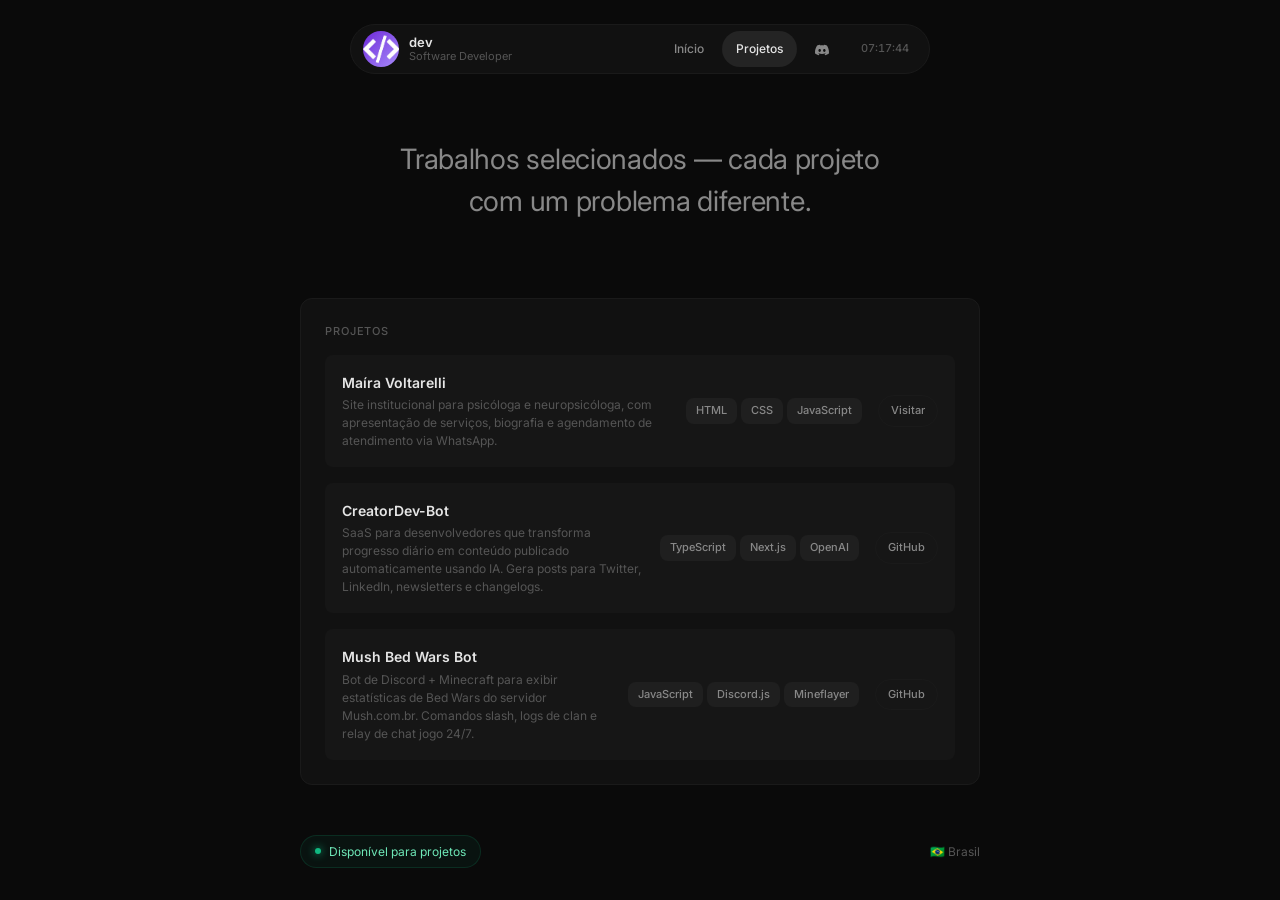
==== projects.html @ 5666a7aa "Add files via upload" ====
<!DOCTYPE html>
<html lang="pt-BR">
<head>
    <meta charset="UTF-8">
    <meta name="viewport" content="width=device-width, initial-scale=1.0">
    <meta name="description" content="Software Developer — Projetos">
    <meta name="author" content="Software Developer">
    <title>Projetos | Px</title>
    <link rel="preconnect" href="https://fonts.googleapis.com">
    <link rel="preconnect" href="https://fonts.gstatic.com" crossorigin>
    <link href="https://fonts.googleapis.com/css2?family=Inter:wght@300;400;500;600&display=swap" rel="stylesheet">
    <link rel="stylesheet" href="styles.css">
</head>
<body>
    <!-- Header -->
    <header class="header">
        <div class="header-left">
            <div class="avatar">
                <img id="avatarImg" src="fotos/ChatGPT_Image_13_de_mai._de_2026__22_15_35-removebg-preview.png" alt="Avatar">
            </div>
            <div class="header-info">
                <span class="header-name" id="discordName">dev</span>
                <span class="header-role">Software Developer</span>
            </div>
        </div>
        <nav class="header-nav">
            <a href="index.html" class="nav-pill">Início</a>
            <a href="projects.html" class="nav-pill active">Projetos</a>
            <a href="https://discord.gg/S3mpvkFUbD" target="_blank" rel="noopener noreferrer" class="nav-pill" title="Discord">
                <svg width="14" height="14" viewBox="0 0 24 24" fill="currentColor" style="vertical-align:middle">
                    <path d="M20.317 4.3698a19.7913 19.7913 0 00-4.8851-1.5152.0741.0741 0 00-.0785.0371c-.211.3753-.4447.8648-.6083 1.2495-1.8447-.2762-3.68-.2762-5.4868 0-.1636-.3933-.4058-.8742-.6177-1.2495a.077.077 0 00-.0785-.037 19.7363 19.7363 0 00-4.8852 1.515.0699.0699 0 00-.0321.0277C.5334 9.0458-.319 13.5799.0992 18.0578a.0824.0824 0 00.0312.0561c2.0528 1.5076 4.0413 2.4228 5.9929 3.0294a.0777.0777 0 00.0842-.0276c.4616-.6304.8731-1.2952 1.226-1.9942a.076.076 0 00-.0416-.1057c-.6528-.2476-1.2743-.5495-1.8722-.8923a.077.077 0 01-.0076-.1277c.1258-.0943.2517-.1923.3718-.2914a.0743.0743 0 01.0776-.0105c3.9278 1.7933 8.18 1.7933 12.0614 0a.0739.0739 0 01.0785.0095c.1202.099.246.1981.3728.2924a.077.077 0 01-.0066.1276 12.2986 12.2986 0 01-1.873.8914.0766.0766 0 00-.0407.1067c.3604.698.7719 1.3628 1.225 1.9932a.076.076 0 00.0842.0286c1.961-.6067 3.9495-1.5219 6.0023-3.0294a.077.077 0 00.0313-.0552c.5004-5.177-.8382-9.6739-3.5485-13.6604a.061.061 0 00-.0312-.0286zM8.02 15.3312c-1.1825 0-2.1569-1.0857-2.1569-2.419 0-1.3332.9555-2.4189 2.157-2.4189 1.2108 0 2.1757 1.0952 2.1568 2.419 0 1.3332-.9555 2.4189-2.1569 2.4189zm7.9748 0c-1.1825 0-2.1569-1.0857-2.1569-2.419 0-1.3332.9554-2.4189 2.1569-2.4189 1.2108 0 2.1757 1.0952 2.1568 2.419 0 1.3332-.946 2.4189-2.1568 2.4189Z"/>
                </svg>
            </a>
            <span class="nav-pill clock" id="clock">00:00:00</span>
        </nav>
    </header>

    <!-- Main Content -->
    <main class="main">
        <section class="hero">
            <h1 class="hero-tagline">
                Trabalhos selecionados — cada projeto com um problema diferente.
            </h1>
        </section>

        <section class="projects-section" id="projects">
            <div class="card">
                <h2 class="card-label">PROJETOS</h2>
                <div class="projects-list">
                    <div class="project-item">
                        <div class="project-info">
                            <h3 class="project-name">Maíra Voltarelli</h3>
                            <p class="project-desc">Site institucional para psicóloga e neuropsicóloga, com apresentação de serviços, biografia e agendamento de atendimento via WhatsApp.</p>
                        </div>
                        <div class="project-tags">
                            <span class="badge sm">HTML</span>
                            <span class="badge sm">CSS</span>
                            <span class="badge sm">JavaScript</span>
                        </div>
                        <div class="project-links">
                            <a href="https://mairavoltarelli.pages.dev/" target="_blank" rel="noopener noreferrer" class="link-pill">Visitar</a>
                        </div>
                    </div>
                    <div class="project-item">
                        <div class="project-info">
                            <h3 class="project-name">CreatorDev-Bot</h3>
                            <p class="project-desc">SaaS para desenvolvedores que transforma progresso diário em conteúdo publicado automaticamente usando IA. Gera posts para Twitter, LinkedIn, newsletters e changelogs.</p>
                        </div>
                        <div class="project-tags">
                            <span class="badge sm">TypeScript</span>
                            <span class="badge sm">Next.js</span>
                            <span class="badge sm">OpenAI</span>
                        </div>
                        <div class="project-links">
                            <a href="https://github.com/onlypx/CreatorDev-Bot" target="_blank" rel="noopener noreferrer" class="link-pill">GitHub</a>
                        </div>
                    </div>
                    <div class="project-item">
                        <div class="project-info">
                            <h3 class="project-name">Mush Bed Wars Bot</h3>
                            <p class="project-desc">Bot de Discord + Minecraft para exibir estatísticas de Bed Wars do servidor Mush.com.br. Comandos slash, logs de clan e relay de chat jogo 24/7.</p>
                        </div>
                        <div class="project-tags">
                            <span class="badge sm">JavaScript</span>
                            <span class="badge sm">Discord.js</span>
                            <span class="badge sm">Mineflayer</span>
                        </div>
                        <div class="project-links">
                            <a href="https://github.com/onlypx/Minecon-Bot" target="_blank" rel="noopener noreferrer" class="link-pill">GitHub</a>
                        </div>
                    </div>
                </div>
            </div>
        </section>
    </main>

    <!-- Footer -->
    <footer class="footer">
        <div class="footer-left">
            <span class="status-badge">
                <span class="status-dot"></span>
                Disponível para projetos
            </span>
        </div>
        <div class="footer-right">
            <span>🇧🇷 Brasil</span>
        </div>
    </footer>

    <script src="script.js"></script>
</body>
</html>
---- styles.css ----
/* ============================================
   Design Tokens
   ============================================ */
:root {
    --bg: #0a0a0a;
    --bg-card: #111111;
    --border: #1a1a1a;
    --border-hover: #2a2a2a;
    --text: #e5e5e5;
    --text-secondary: #888888;
    --text-muted: #555555;
    --accent: #c4b5fd;
    --font: 'Inter', -apple-system, BlinkMacSystemFont, sans-serif;
    --radius: 12px;
    --radius-sm: 8px;
    --radius-pill: 100px;
}

/* ============================================
   Reset
   ============================================ */
*, *::before, *::after {
    margin: 0;
    padding: 0;
    box-sizing: border-box;
}

html {
    scroll-behavior: smooth;
}

body {
    background: var(--bg);
    color: var(--text);
    font-family: var(--font);
    font-size: 14px;
    line-height: 1.6;
    min-height: 100vh;
    display: flex;
    flex-direction: column;
    align-items: center;
    -webkit-font-smoothing: antialiased;
    -moz-osx-font-smoothing: grayscale;
}

/* Page content entrance */
.hero-tagline,
.social-links,
.cards-grid,
.projects-section {
    opacity: 0;
    transform: translateY(6px);
    animation: textIn 0.5s cubic-bezier(0.4, 0, 0.2, 1) forwards;
}

.hero-tagline { animation-delay: 0.05s; }
.social-links { animation-delay: 0.15s; }
.cards-grid { animation-delay: 0.2s; }
.projects-section { animation-delay: 0.1s; }

@keyframes textIn {
    from {
        opacity: 0;
        transform: translateY(6px);
    }
    to {
        opacity: 1;
        transform: translateY(0);
    }
}

a {
    color: inherit;
    text-decoration: none;
}

/* ============================================
   Header
   ============================================ */
.header {
    position: sticky;
    top: 16px;
    z-index: 100;
    display: flex;
    align-items: center;
    justify-content: space-between;
    gap: 16px;
    background: var(--bg-card);
    border: 1px solid var(--border);
    border-radius: var(--radius-pill);
    padding: 6px 6px 6px 12px;
    margin-top: 24px;
    width: 100%;
    max-width: 580px;
}

.header-left {
    display: flex;
    align-items: center;
    gap: 10px;
}

.bg-gradient {
    background: linear-gradient(135deg, #6d28d9, #a78bfa);
}

.avatar {
    width: 36px;
    height: 36px;
    border-radius: 50%;
    background: linear-gradient(135deg, #6d28d9, #a78bfa);
    display: flex;
    align-items: center;
    justify-content: center;
    font-size: 11px;
    font-weight: 600;
    color: #fff;
    flex-shrink: 0;
    overflow: hidden;
}

.avatar img {
    width: 100%;
    height: 100%;
    object-fit: cover;
    border-radius: 50%;
    display: block !important;
}

.avatar img {
    width: 100%;
    height: 100%;
    object-fit: cover;
    border-radius: 50%;
    display: none;
}

.header-info {
    display: flex;
    flex-direction: column;
    line-height: 1.2;
}

.header-name {
    font-weight: 600;
    font-size: 13px;
    color: var(--text);
}

.header-role {
    font-size: 11px;
    color: var(--text-muted);
}

.header-nav {
    display: flex;
    align-items: center;
    gap: 4px;
}

.nav-pill {
    padding: 8px 14px;
    border-radius: var(--radius-pill);
    font-size: 12px;
    font-weight: 500;
    color: var(--text-secondary);
    transition: all 0.2s ease;
    border: none;
    background: none;
    cursor: pointer;
}

.nav-pill:hover {
    color: var(--text);
    background: rgba(255, 255, 255, 0.04);
}

.nav-pill.active {
    color: var(--text);
    background: rgba(255, 255, 255, 0.08);
}

.nav-pill.clock {
    font-variant-numeric: tabular-nums;
    color: var(--text-muted);
    cursor: default;
    font-size: 11px;
}

.nav-pill svg {
    vertical-align: middle;
}

/* ============================================
   Main
   ============================================ */
.main {
    width: 100%;
    max-width: 720px;
    padding: 0 20px;
    flex: 1;
}

/* ============================================
   Hero
   ============================================ */
.hero {
    text-align: center;
    padding: 64px 0 48px;
}

.hero-tagline {
    font-size: clamp(20px, 3.5vw, 28px);
    font-weight: 400;
    color: var(--text-secondary);
    line-height: 1.5;
    max-width: 520px;
    margin: 0 auto 28px;
    letter-spacing: -0.01em;
}

.hero-tagline .highlight {
    color: var(--text);
    font-weight: 600;
}

.social-links {
    display: flex;
    justify-content: center;
    gap: 8px;
    flex-wrap: wrap;
}

.social-pill {
    display: inline-flex;
    align-items: center;
    gap: 6px;
    padding: 8px 16px;
    border-radius: var(--radius-pill);
    border: 1px solid var(--border);
    font-size: 13px;
    font-weight: 500;
    color: var(--text-secondary);
    transition: all 0.2s ease;
}

.social-pill:hover {
    color: var(--text);
    border-color: var(--border-hover);
    background: rgba(255, 255, 255, 0.03);
}

/* ============================================
   Cards
   ============================================ */
.card {
    background: var(--bg-card);
    border: 1px solid var(--border);
    border-radius: var(--radius);
    padding: 24px;
}

.card-section {
    margin-bottom: 28px;
}

.card-section:last-child {
    margin-bottom: 0;
}

.cards-grid {
    display: grid;
    grid-template-columns: 1fr 1fr;
    gap: 12px;
    margin-bottom: 12px;
}

.card-label {
    font-size: 11px;
    font-weight: 500;
    letter-spacing: 0.08em;
    color: var(--text-muted);
    margin-bottom: 14px;
    text-transform: uppercase;
}

.card-text {
    font-size: 13px;
    color: var(--text-secondary);
    line-height: 1.7;
}

.badge img {
    filter: grayscale(100%) brightness(0.55);
}

.badge-dot {
    width: 8px;
    height: 8px;
    border-radius: 50%;
    flex-shrink: 0;
}

/* ============================================
   Experience
   ============================================ */
.experience-item {
    margin-bottom: 16px;
}

.experience-item:last-child {
    margin-bottom: 0;
}

.exp-header {
    display: flex;
    justify-content: space-between;
    align-items: flex-start;
    gap: 12px;
}

.exp-title {
    font-size: 14px;
    font-weight: 600;
    color: var(--text);
    line-height: 1.3;
}

.exp-subtitle {
    font-size: 12px;
    color: var(--text-muted);
}

.exp-date {
    font-size: 12px;
    color: var(--text-muted);
    white-space: nowrap;
    flex-shrink: 0;
}

/* ============================================
   Stack
   ============================================ */
.stack-grid {
    display: grid;
    grid-template-columns: 1fr 1fr;
    gap: 20px;
}

.stack-category {
    font-size: 12px;
    font-weight: 500;
    color: var(--text-muted);
    margin-bottom: 8px;
}

.stack-badges {
    display: flex;
    flex-wrap: wrap;
    gap: 6px;
}

.badge {
    display: inline-flex;
    align-items: center;
    gap: 6px;
    padding: 6px 12px;
    border-radius: var(--radius-sm);
    background: rgba(255, 255, 255, 0.04);
    font-size: 12px;
    font-weight: 500;
    color: var(--text-secondary);
    transition: all 0.2s ease;
}

.badge:hover {
    background: rgba(255, 255, 255, 0.07);
    color: var(--text);
}

.badge.sm {
    padding: 4px 10px;
    font-size: 11px;
}

.page-container {
    width: 100%;
    position: relative;
}

.page {
    display: none;
    width: 100%;
    opacity: 0;
    transform: translateY(10px);
    transition: opacity 0.4s ease, transform 0.4s cubic-bezier(0.4, 0, 0.2, 1);
}

#page-home {
    display: block;
}

.page.active {
    display: block;
    opacity: 1;
    transform: translateY(0);
    animation: pageIn 0.45s cubic-bezier(0.4, 0, 0.2, 1) forwards;
}

.page.leaving {
    opacity: 0;
    transform: translateY(-8px);
    pointer-events: none;
}

@keyframes pageIn {
    from {
        opacity: 0;
        transform: translateY(10px);
    }
    to {
        opacity: 1;
        transform: translateY(0);
    }
}

.projects-list {
    display: flex;
    flex-direction: column;
    gap: 16px;
}

.project-item {
    display: flex;
    align-items: center;
    gap: 16px;
    padding: 16px;
    border-radius: var(--radius-sm);
    background: rgba(255, 255, 255, 0.02);
    border: 1px solid transparent;
    transition: all 0.2s ease;
}

.project-item:hover {
    border-color: var(--border);
    background: rgba(255, 255, 255, 0.03);
}

.project-info {
    flex: 1;
    min-width: 0;
}

.project-name {
    font-size: 14px;
    font-weight: 600;
    color: var(--text);
    margin-bottom: 2px;
}

.project-desc {
    font-size: 12px;
    color: var(--text-muted);
    line-height: 1.5;
}

.project-tags {
    display: flex;
    gap: 4px;
    flex-shrink: 0;
}

.project-links {
    display: flex;
    gap: 4px;
    flex-shrink: 0;
}

.link-pill {
    padding: 6px 12px;
    border-radius: var(--radius-pill);
    border: 1px solid var(--border);
    font-size: 11px;
    font-weight: 500;
    color: var(--text-secondary);
    transition: all 0.2s ease;
}

.link-pill:hover {
    color: var(--text);
    border-color: var(--border-hover);
}

.link-pill.accent {
    background: rgba(196, 181, 253, 0.1);
    border-color: rgba(196, 181, 253, 0.2);
    color: var(--accent);
}

.link-pill.accent:hover {
    background: rgba(196, 181, 253, 0.15);
}

/* ============================================
   Footer
   ============================================ */
.footer {
    width: 100%;
    max-width: 720px;
    padding: 16px 20px 32px;
    display: flex;
    justify-content: space-between;
    align-items: center;
}

.status-badge {
    display: inline-flex;
    align-items: center;
    gap: 8px;
    padding: 6px 14px;
    border-radius: var(--radius-pill);
    border: 1px solid rgba(16, 185, 129, 0.15);
    background: rgba(16, 185, 129, 0.05);
    font-size: 12px;
    color: #6ee7b7;
}

.status-dot {
    width: 6px;
    height: 6px;
    border-radius: 50%;
    background: #10b981;
    box-shadow: 0 0 8px #10b981;
    animation: pulse 2s ease-in-out infinite;
}

.footer-right {
    font-size: 12px;
    color: var(--text-muted);
}

/* ============================================
   Animations
   ============================================ */
@keyframes pulse {
    0%, 100% { opacity: 1; }
    50% { opacity: 0.4; }
}

/* ============================================
   Responsive
   ============================================ */
@media (max-width: 640px) {
    .header {
        margin: 12px 16px 0;
        width: calc(100% - 32px);
    }

    .header-info {
        display: none;
    }

    .cards-grid {
        grid-template-columns: 1fr;
    }

    .stack-grid {
        grid-template-columns: 1fr 1fr;
    }

    .project-item {
        flex-direction: column;
        align-items: flex-start;
    }

    .project-tags, .project-links {
        flex-wrap: wrap;
    }

    .hero {
        padding: 48px 0 36px;
    }
}

@media (max-width: 400px) {
    .header-nav {
        gap: 2px;
    }

    .nav-pill {
        padding: 6px 10px;
        font-size: 11px;
    }

    .social-pill {
        padding: 6px 12px;
        font-size: 12px;
    }
}
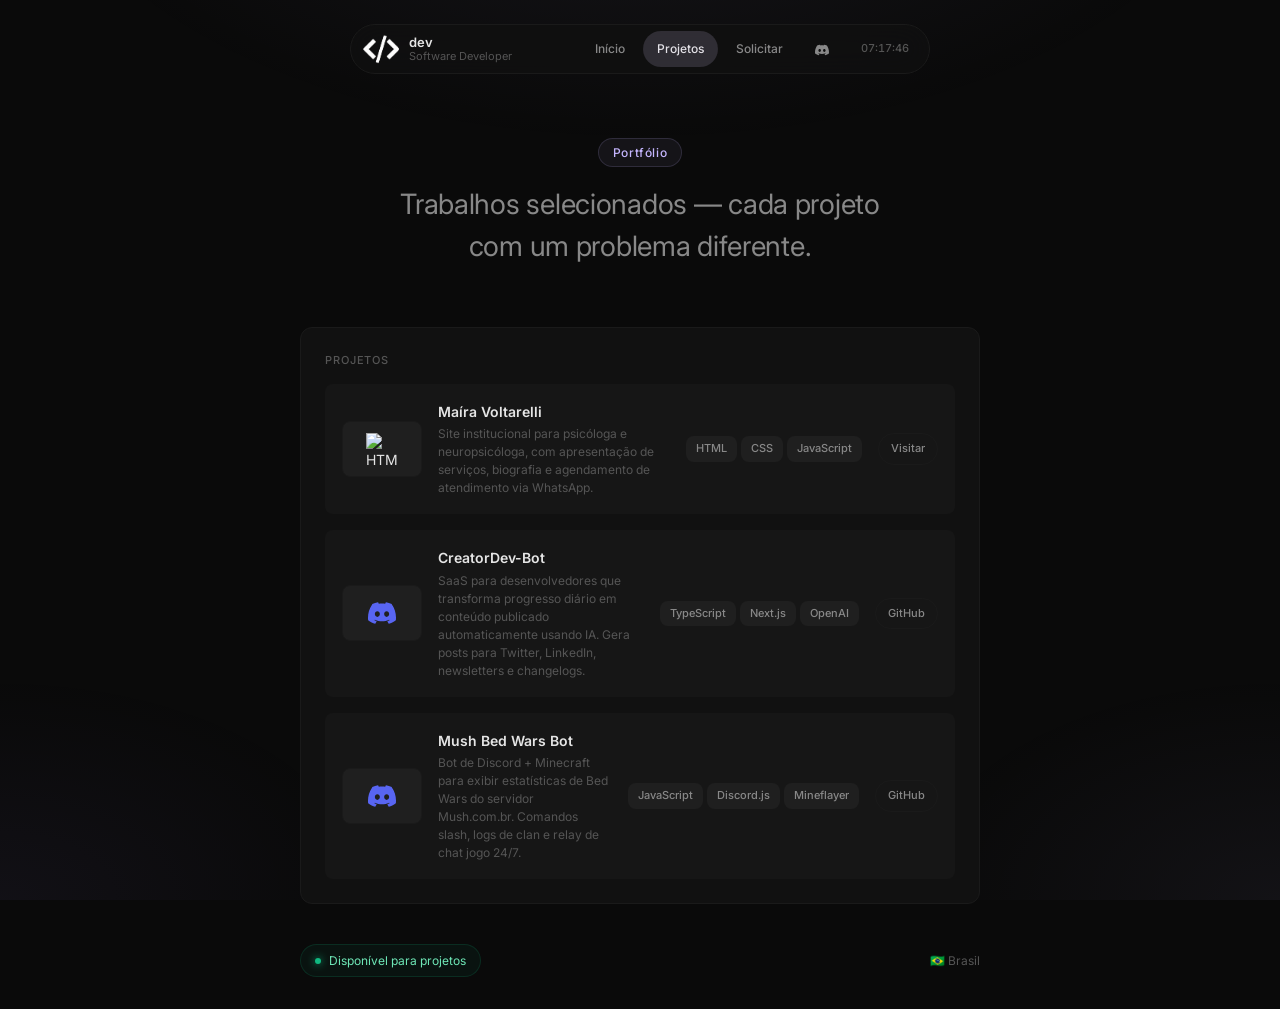
==== commit 37604c5b: "Add files via upload" ====
--- a/projects.html
+++ b/projects.html
@@ -3,17 +3,25 @@
 <head>
     <meta charset="UTF-8">
     <meta name="viewport" content="width=device-width, initial-scale=1.0">
-    <meta name="description" content="Software Developer — Projetos">
-    <meta name="author" content="Software Developer">
+    <meta name="description" content="Px — Projetos de desenvolvimento web, automações e APIs.">
+    <meta name="author" content="Px">
+    <meta name="theme-color" content="#c4b5fd">
+
+    <meta property="og:title" content="Px — Projetos">
+    <meta property="og:description" content="Trabalhos selecionados — cada projeto com um problema diferente.">
+    <meta property="og:type" content="website">
+    <meta property="og:url" content="https://onlypx.dev/projects">
+
     <title>Projetos | Px</title>
     <link rel="preconnect" href="https://fonts.googleapis.com">
     <link rel="preconnect" href="https://fonts.gstatic.com" crossorigin>
     <link href="https://fonts.googleapis.com/css2?family=Inter:wght@300;400;500;600&display=swap" rel="stylesheet">
     <link rel="stylesheet" href="styles.css">
+    <link rel="icon" type="image/png" href="fotos/ChatGPT_Image_13_de_mai._de_2026__22_15_35-removebg-preview.png">
 </head>
 <body>
     <!-- Header -->
-    <header class="header">
+    <header class="header reveal">
         <div class="header-left">
             <div class="avatar">
                 <img id="avatarImg" src="fotos/ChatGPT_Image_13_de_mai._de_2026__22_15_35-removebg-preview.png" alt="Avatar">
@@ -21,11 +29,13 @@
             <div class="header-info">
                 <span class="header-name" id="discordName">dev</span>
                 <span class="header-role">Software Developer</span>
+                <span class="discord-status" id="discordStatus">Offline</span>
             </div>
         </div>
         <nav class="header-nav">
             <a href="index.html" class="nav-pill">Início</a>
             <a href="projects.html" class="nav-pill active">Projetos</a>
+            <a href="requests.html" class="nav-pill">Solicitar</a>
             <a href="https://discord.gg/S3mpvkFUbD" target="_blank" rel="noopener noreferrer" class="nav-pill" title="Discord">
                 <svg width="14" height="14" viewBox="0 0 24 24" fill="currentColor" style="vertical-align:middle">
                     <path d="M20.317 4.3698a19.7913 19.7913 0 00-4.8851-1.5152.0741.0741 0 00-.0785.0371c-.211.3753-.4447.8648-.6083 1.2495-1.8447-.2762-3.68-.2762-5.4868 0-.1636-.3933-.4058-.8742-.6177-1.2495a.077.077 0 00-.0785-.037 19.7363 19.7363 0 00-4.8852 1.515.0699.0699 0 00-.0321.0277C.5334 9.0458-.319 13.5799.0992 18.0578a.0824.0824 0 00.0312.0561c2.0528 1.5076 4.0413 2.4228 5.9929 3.0294a.0777.0777 0 00.0842-.0276c.4616-.6304.8731-1.2952 1.226-1.9942a.076.076 0 00-.0416-.1057c-.6528-.2476-1.2743-.5495-1.8722-.8923a.077.077 0 01-.0076-.1277c.1258-.0943.2517-.1923.3718-.2914a.0743.0743 0 01.0776-.0105c3.9278 1.7933 8.18 1.7933 12.0614 0a.0739.0739 0 01.0785.0095c.1202.099.246.1981.3728.2924a.077.077 0 01-.0066.1276 12.2986 12.2986 0 01-1.873.8914.0766.0766 0 00-.0407.1067c.3604.698.7719 1.3628 1.225 1.9932a.076.076 0 00.0842.0286c1.961-.6067 3.9495-1.5219 6.0023-3.0294a.077.077 0 00.0313-.0552c.5004-5.177-.8382-9.6739-3.5485-13.6604a.061.061 0 00-.0312-.0286zM8.02 15.3312c-1.1825 0-2.1569-1.0857-2.1569-2.419 0-1.3332.9555-2.4189 2.157-2.4189 1.2108 0 2.1757 1.0952 2.1568 2.419 0 1.3332-.9555 2.4189-2.1569 2.4189zm7.9748 0c-1.1825 0-2.1569-1.0857-2.1569-2.419 0-1.3332.9554-2.4189 2.1569-2.4189 1.2108 0 2.1757 1.0952 2.1568 2.419 0 1.3332-.946 2.4189-2.1568 2.4189Z"/>
@@ -37,7 +47,8 @@
 
     <!-- Main Content -->
     <main class="main">
-        <section class="hero">
+        <section class="hero" style="padding-bottom: 32px">
+            <p class="hero-kicker">Portfólio</p>
             <h1 class="hero-tagline">
                 Trabalhos selecionados — cada projeto com um problema diferente.
             </h1>
@@ -47,7 +58,10 @@
             <div class="card">
                 <h2 class="card-label">PROJETOS</h2>
                 <div class="projects-list">
-                    <div class="project-item">
+                    <div class="project-item reveal">
+                        <div class="project-thumb">
+                            <img src="https://cdn.jsdelivr.net/gh/devicons/devicon/icons/html5/html5-original.svg" width="28" height="28" alt="HTML5" class="logo">
+                        </div>
                         <div class="project-info">
                             <h3 class="project-name">Maíra Voltarelli</h3>
                             <p class="project-desc">Site institucional para psicóloga e neuropsicóloga, com apresentação de serviços, biografia e agendamento de atendimento via WhatsApp.</p>
@@ -61,7 +75,10 @@
                             <a href="https://mairavoltarelli.pages.dev/" target="_blank" rel="noopener noreferrer" class="link-pill">Visitar</a>
                         </div>
                     </div>
-                    <div class="project-item">
+                    <div class="project-item reveal delay-2">
+                        <div class="project-thumb">
+                            <svg width="28" height="28" viewBox="0 0 24 24" fill="#5865f2"><path d="M20.317 4.3698a19.7913 19.7913 0 00-4.8851-1.5152.0741.0741 0 00-.0785.0371c-.211.3753-.4447.8648-.6083 1.2495-1.8447-.2762-3.68-.2762-5.4868 0-.1636-.3933-.4058-.8742-.6177-1.2495a.077.077 0 00-.0785-.037 19.7363 19.7363 0 00-4.8852 1.515.0699.0699 0 00-.0321.0277C.5334 9.0458-.319 13.5799.0992 18.0578a.0824.0824 0 00.0312.0561c2.0528 1.5076 4.0413 2.4228 5.9929 3.0294a.0777.0777 0 00.0842-.0276c.4616-.6304.8731-1.2952 1.226-1.9942a.076.076 0 00-.0416-.1057c-.6528-.2476-1.2743-.5495-1.8722-.8923a.077.077 0 01-.0076-.1277c.1258-.0943.2517-.1923.3718-.2914a.0743.0743 0 01.0776-.0105c3.9278 1.7933 8.18 1.7933 12.0614 0a.0739.0739 0 01.0785.0095c.1202.099.246.1981.3728.2924a.077.077 0 01-.0066.1276 12.2986 12.2986 0 01-1.873.8914.0766.0766 0 00-.0407.1067c.3604.698.7719 1.3628 1.225 1.9932a.076.076 0 00.0842.0286c1.961-.6067 3.9495-1.5219 6.0023-3.0294a.077.077 0 00.0313-.0552c.5004-5.177-.8382-9.6739-3.5485-13.6604a.061.061 0 00-.0312-.0286zM8.02 15.3312c-1.1825 0-2.1569-1.0857-2.1569-2.419 0-1.3332.9555-2.4189 2.157-2.4189 1.2108 0 2.1757 1.0952 2.1568 2.419 0 1.3332-.9555 2.4189-2.1569 2.4189zm7.9748 0c-1.1825 0-2.1569-1.0857-2.1569-2.419 0-1.3332.9554-2.4189 2.1569-2.4189 1.2108 0 2.1757 1.0952 2.1568 2.419 0 1.3332-.946 2.4189-2.1568 2.4189Z"/></svg>
+                        </div>
                         <div class="project-info">
                             <h3 class="project-name">CreatorDev-Bot</h3>
                             <p class="project-desc">SaaS para desenvolvedores que transforma progresso diário em conteúdo publicado automaticamente usando IA. Gera posts para Twitter, LinkedIn, newsletters e changelogs.</p>
@@ -75,7 +92,10 @@
                             <a href="https://github.com/onlypx/CreatorDev-Bot" target="_blank" rel="noopener noreferrer" class="link-pill">GitHub</a>
                         </div>
                     </div>
-                    <div class="project-item">
+                    <div class="project-item reveal delay-3">
+                        <div class="project-thumb">
+                            <svg width="28" height="28" viewBox="0 0 24 24" fill="#5865f2"><path d="M20.317 4.3698a19.7913 19.7913 0 00-4.8851-1.5152.0741.0741 0 00-.0785.0371c-.211.3753-.4447.8648-.6083 1.2495-1.8447-.2762-3.68-.2762-5.4868 0-.1636-.3933-.4058-.8742-.6177-1.2495a.077.077 0 00-.0785-.037 19.7363 19.7363 0 00-4.8852 1.515.0699.0699 0 00-.0321.0277C.5334 9.0458-.319 13.5799.0992 18.0578a.0824.0824 0 00.0312.0561c2.0528 1.5076 4.0413 2.4228 5.9929 3.0294a.0777.0777 0 00.0842-.0276c.4616-.6304.8731-1.2952 1.226-1.9942a.076.076 0 00-.0416-.1057c-.6528-.2476-1.2743-.5495-1.8722-.8923a.077.077 0 01-.0076-.1277c.1258-.0943.2517-.1923.3718-.2914a.0743.0743 0 01.0776-.0105c3.9278 1.7933 8.18 1.7933 12.0614 0a.0739.0739 0 01.0785.0095c.1202.099.246.1981.3728.2924a.077.077 0 01-.0066.1276 12.2986 12.2986 0 01-1.873.8914.0766.0766 0 00-.0407.1067c.3604.698.7719 1.3628 1.225 1.9932a.076.076 0 00.0842.0286c1.961-.6067 3.9495-1.5219 6.0023-3.0294a.077.077 0 00.0313-.0552c.5004-5.177-.8382-9.6739-3.5485-13.6604a.061.061 0 00-.0312-.0286zM8.02 15.3312c-1.1825 0-2.1569-1.0857-2.1569-2.419 0-1.3332.9555-2.4189 2.157-2.4189 1.2108 0 2.1757 1.0952 2.1568 2.419 0 1.3332-.9555 2.4189-2.1569 2.4189zm7.9748 0c-1.1825 0-2.1569-1.0857-2.1569-2.419 0-1.3332.9554-2.4189 2.1569-2.4189 1.2108 0 2.1757 1.0952 2.1568 2.419 0 1.3332-.946 2.4189-2.1568 2.4189Z"/></svg>
+                        </div>
                         <div class="project-info">
                             <h3 class="project-name">Mush Bed Wars Bot</h3>
                             <p class="project-desc">Bot de Discord + Minecraft para exibir estatísticas de Bed Wars do servidor Mush.com.br. Comandos slash, logs de clan e relay de chat jogo 24/7.</p>
@@ -95,7 +115,7 @@
     </main>
 
     <!-- Footer -->
-    <footer class="footer">
+    <footer class="footer reveal">
         <div class="footer-left">
             <span class="status-badge">
                 <span class="status-dot"></span>
@@ -109,4 +129,4 @@
 
     <script src="script.js"></script>
 </body>
-</html>+</html>
--- a/styles.css
+++ b/styles.css
@@ -1,6 +1,3 @@
-/* ============================================
-   Design Tokens
-   ============================================ */
 :root {
     --bg: #0a0a0a;
     --bg-card: #111111;
@@ -10,15 +7,15 @@
     --text-secondary: #888888;
     --text-muted: #555555;
     --accent: #c4b5fd;
+    --accent-glow: rgba(196, 181, 253, 0.15);
     --font: 'Inter', -apple-system, BlinkMacSystemFont, sans-serif;
     --radius: 12px;
     --radius-sm: 8px;
     --radius-pill: 100px;
-}
-
-/* ============================================
-   Reset
-   ============================================ */
+    --transition: 0.35s cubic-bezier(0.4, 0, 0.2, 1);
+    --transition-slow: 0.6s cubic-bezier(0.4, 0, 0.2, 1);
+}
+
 *, *::before, *::after {
     margin: 0;
     padding: 0;
@@ -27,6 +24,13 @@
 
 html {
     scroll-behavior: smooth;
+    overflow-y: scroll;
+    -ms-overflow-style: none;
+    scrollbar-width: none;
+}
+
+html::-webkit-scrollbar {
+    display: none;
 }
 
 body {
@@ -41,38 +45,111 @@
     align-items: center;
     -webkit-font-smoothing: antialiased;
     -moz-osx-font-smoothing: grayscale;
-}
-
-/* Page content entrance */
-.hero-tagline,
-.social-links,
-.cards-grid,
-.projects-section {
+    overflow-x: hidden;
+}
+
+/* Animated Background */
+body::before {
+    content: '';
+    position: fixed;
+    inset: 0;
+    z-index: -1;
+    background:
+        radial-gradient(ellipse 80% 60% at 50% -20%, rgba(196, 181, 253, 0.08) 0%, transparent 60%),
+        radial-gradient(ellipse 60% 50% at 0% 100%, rgba(167, 139, 250, 0.05) 0%, transparent 50%),
+        radial-gradient(ellipse 60% 50% at 100% 100%, rgba(196, 181, 253, 0.05) 0%, transparent 50%);
+    animation: bgShift 12s ease-in-out infinite alternate;
+}
+
+@keyframes bgShift {
+    0% { transform: translate(0, 0) scale(1); }
+    50% { transform: translate(2%, 1%) scale(1.02); }
+    100% { transform: translate(-1%, -1%) scale(1.01); }
+}
+
+/* ============================================
+   Page Transition Overlay
+   ============================================ */
+.page-transition {
+    position: fixed;
+    inset: 0;
+    z-index: 9999;
+    pointer-events: none;
+    background: var(--bg);
     opacity: 0;
-    transform: translateY(6px);
-    animation: textIn 0.5s cubic-bezier(0.4, 0, 0.2, 1) forwards;
-}
-
-.hero-tagline { animation-delay: 0.05s; }
-.social-links { animation-delay: 0.15s; }
-.cards-grid { animation-delay: 0.2s; }
-.projects-section { animation-delay: 0.1s; }
-
-@keyframes textIn {
-    from {
-        opacity: 0;
-        transform: translateY(6px);
-    }
-    to {
-        opacity: 1;
-        transform: translateY(0);
-    }
-}
-
+    transition: opacity 0.45s cubic-bezier(0.4, 0, 0.2, 1);
+}
+
+.page-transition.active {
+    opacity: 1;
+    pointer-events: all;
+}
+
+/* ============================================
+   Reset / Links
+   ============================================ */
 a {
     color: inherit;
     text-decoration: none;
 }
+
+/* ============================================
+   Animations de Entrada (Reveal)
+   ============================================ */
+.reveal {
+    opacity: 0;
+    transform: translateY(24px);
+    transition: opacity 0.7s cubic-bezier(0.4, 0, 0.2, 1),
+                transform 0.7s cubic-bezier(0.4, 0, 0.2, 1);
+}
+
+.reveal.visible {
+    opacity: 1;
+    transform: translateY(0);
+}
+
+.reveal-left {
+    opacity: 0;
+    transform: translateX(-30px);
+    transition: opacity 0.7s cubic-bezier(0.4, 0, 0.2, 1),
+                transform 0.7s cubic-bezier(0.4, 0, 0.2, 1);
+}
+
+.reveal-left.visible {
+    opacity: 1;
+    transform: translateX(0);
+}
+
+.reveal-right {
+    opacity: 0;
+    transform: translateX(30px);
+    transition: opacity 0.7s cubic-bezier(0.4, 0, 0.2, 1),
+                transform 0.7s cubic-bezier(0.4, 0, 0.2, 1);
+}
+
+.reveal-right.visible {
+    opacity: 1;
+    transform: translateX(0);
+}
+
+.reveal-scale {
+    opacity: 0;
+    transform: scale(0.95);
+    transition: opacity 0.6s cubic-bezier(0.4, 0, 0.2, 1),
+                transform 0.6s cubic-bezier(0.4, 0, 0.2, 1);
+}
+
+.reveal-scale.visible {
+    opacity: 1;
+    transform: scale(1);
+}
+
+/* Delay helpers */
+.delay-1 { transition-delay: 0.1s; }
+.delay-2 { transition-delay: 0.2s; }
+.delay-3 { transition-delay: 0.3s; }
+.delay-4 { transition-delay: 0.4s; }
+.delay-5 { transition-delay: 0.5s; }
 
 /* ============================================
    Header
@@ -85,30 +162,33 @@
     align-items: center;
     justify-content: space-between;
     gap: 16px;
-    background: var(--bg-card);
+    background: rgba(17, 17, 17, 0.75);
+    backdrop-filter: blur(16px);
+    -webkit-backdrop-filter: blur(16px);
     border: 1px solid var(--border);
     border-radius: var(--radius-pill);
     padding: 6px 6px 6px 12px;
     margin-top: 24px;
     width: 100%;
     max-width: 580px;
+    transition: border-color var(--transition), box-shadow var(--transition);
+}
+
+.header:hover {
+    border-color: var(--border-hover);
+    box-shadow: 0 0 30px rgba(196, 181, 253, 0.04);
 }
 
 .header-left {
     display: flex;
     align-items: center;
     gap: 10px;
-}
-
-.bg-gradient {
-    background: linear-gradient(135deg, #6d28d9, #a78bfa);
 }
 
 .avatar {
     width: 36px;
     height: 36px;
     border-radius: 50%;
-    background: linear-gradient(135deg, #6d28d9, #a78bfa);
     display: flex;
     align-items: center;
     justify-content: center;
@@ -117,6 +197,12 @@
     color: #fff;
     flex-shrink: 0;
     overflow: hidden;
+    transition: transform var(--transition), box-shadow var(--transition);
+}
+
+.avatar:hover {
+    transform: scale(1.08);
+    box-shadow: 0 0 20px rgba(196, 181, 253, 0.2);
 }
 
 .avatar img {
@@ -125,14 +211,11 @@
     object-fit: cover;
     border-radius: 50%;
     display: block !important;
-}
-
-.avatar img {
-    width: 100%;
-    height: 100%;
-    object-fit: cover;
-    border-radius: 50%;
-    display: none;
+    transition: transform var(--transition);
+}
+
+.avatar:hover img {
+    transform: scale(1.1);
 }
 
 .header-info {
@@ -150,6 +233,54 @@
 .header-role {
     font-size: 11px;
     color: var(--text-muted);
+}
+
+.discord-status {
+    font-size: 11px;
+    color: var(--text-muted);
+    display: none;
+    align-items: center;
+    gap: 6px;
+}
+
+.discord-status.loaded {
+    display: flex;
+}
+
+.discord-status::before {
+    content: '';
+    width: 6px;
+    height: 6px;
+    border-radius: 50%;
+    background: var(--text-muted);
+    flex-shrink: 0;
+}
+
+.discord-status.online {
+    color: #10b981;
+}
+
+.discord-status.online::before {
+    background: #10b981;
+    box-shadow: 0 0 8px #10b981;
+}
+
+.discord-status.idle {
+    color: #f59e0b;
+}
+
+.discord-status.idle::before {
+    background: #f59e0b;
+    box-shadow: 0 0 8px #f59e0b;
+}
+
+.discord-status.dnd {
+    color: #ef4444;
+}
+
+.discord-status.dnd::before {
+    background: #ef4444;
+    box-shadow: 0 0 8px #ef4444;
 }
 
 .header-nav {
@@ -164,10 +295,21 @@
     font-size: 12px;
     font-weight: 500;
     color: var(--text-secondary);
-    transition: all 0.2s ease;
+    transition: all var(--transition);
     border: none;
     background: none;
     cursor: pointer;
+    position: relative;
+}
+
+.nav-pill::after {
+    content: '';
+    position: absolute;
+    inset: 0;
+    border-radius: var(--radius-pill);
+    background: rgba(196, 181, 253, 0.08);
+    opacity: 0;
+    transition: opacity var(--transition);
 }
 
 .nav-pill:hover {
@@ -178,6 +320,10 @@
 .nav-pill.active {
     color: var(--text);
     background: rgba(255, 255, 255, 0.08);
+}
+
+.nav-pill.active::after {
+    opacity: 1;
 }
 
 .nav-pill.clock {
@@ -207,6 +353,19 @@
 .hero {
     text-align: center;
     padding: 64px 0 48px;
+}
+
+.hero-kicker {
+    display: inline-block;
+    font-size: 12px;
+    color: var(--accent);
+    letter-spacing: 0.05em;
+    font-weight: 500;
+    margin-bottom: 16px;
+    border: 1px solid rgba(196, 181, 253, 0.15);
+    background: rgba(196, 181, 253, 0.06);
+    padding: 4px 14px;
+    border-radius: var(--radius-pill);
 }
 
 .hero-tagline {
@@ -222,6 +381,46 @@
 .hero-tagline .highlight {
     color: var(--text);
     font-weight: 600;
+    position: relative;
+    display: inline-block;
+}
+
+.hero-tagline .highlight::after {
+    content: '';
+    position: absolute;
+    bottom: -1px;
+    left: 0;
+    width: 100%;
+    height: 2px;
+    background: linear-gradient(90deg, var(--accent), transparent);
+    border-radius: 1px;
+    transform: scaleX(0);
+    transform-origin: left;
+    transition: transform var(--transition-slow);
+}
+
+.hero-tagline .highlight:hover::after {
+    transform: scaleX(1);
+}
+
+.hero-meta {
+    display: flex;
+    justify-content: center;
+    gap: 20px;
+    font-size: 12px;
+    color: var(--text-muted);
+    margin-bottom: 28px;
+}
+
+.hero-meta span {
+    position: relative;
+}
+
+.hero-meta span:not(:last-child)::after {
+    content: '·';
+    position: absolute;
+    right: -12px;
+    color: var(--text-muted);
 }
 
 .social-links {
@@ -241,13 +440,36 @@
     font-size: 13px;
     font-weight: 500;
     color: var(--text-secondary);
-    transition: all 0.2s ease;
+    transition: all var(--transition);
+    position: relative;
+    overflow: hidden;
+}
+
+.social-pill::before {
+    content: '';
+    position: absolute;
+    inset: -1px;
+    border-radius: var(--radius-pill);
+    background: linear-gradient(135deg, var(--accent), transparent, transparent);
+    opacity: 0;
+    z-index: -1;
+    transition: opacity var(--transition);
 }
 
 .social-pill:hover {
     color: var(--text);
     border-color: var(--border-hover);
     background: rgba(255, 255, 255, 0.03);
+    transform: translateY(-2px);
+    box-shadow: 0 4px 16px rgba(196, 181, 253, 0.08);
+}
+
+.social-pill:hover::before {
+    opacity: 0.5;
+}
+
+.social-pill:active {
+    transform: translateY(0);
 }
 
 /* ============================================
@@ -258,6 +480,35 @@
     border: 1px solid var(--border);
     border-radius: var(--radius);
     padding: 24px;
+    position: relative;
+    transition: all var(--transition);
+}
+
+.card::before {
+    content: '';
+    position: absolute;
+    inset: -1px;
+    border-radius: calc(var(--radius) + 1px);
+    background: linear-gradient(135deg, rgba(196, 181, 253, 0.12), transparent 40%, transparent 60%, rgba(196, 181, 253, 0.06));
+    opacity: 0;
+    z-index: 0;
+    transition: opacity var(--transition);
+    pointer-events: none;
+}
+
+.card:hover::before {
+    opacity: 1;
+}
+
+.card > * {
+    position: relative;
+    z-index: 1;
+}
+
+.card:hover {
+    border-color: rgba(196, 181, 253, 0.15);
+    box-shadow: 0 0 30px rgba(196, 181, 253, 0.04);
+    transform: translateY(-2px);
 }
 
 .card-section {
@@ -290,22 +541,45 @@
     line-height: 1.7;
 }
 
+.focus-row {
+    display: flex;
+    flex-wrap: wrap;
+    gap: 6px;
+    margin-bottom: 28px;
+}
+
+.focus-row span {
+    padding: 4px 12px;
+    border-radius: var(--radius-pill);
+    background: rgba(196, 181, 253, 0.06);
+    border: 1px solid rgba(196, 181, 253, 0.1);
+    font-size: 11px;
+    color: var(--accent);
+    transition: all var(--transition);
+}
+
+.focus-row span:hover {
+    background: rgba(196, 181, 253, 0.12);
+    border-color: rgba(196, 181, 253, 0.2);
+    transform: translateY(-1px);
+}
+
 .badge img {
     filter: grayscale(100%) brightness(0.55);
 }
 
-.badge-dot {
-    width: 8px;
-    height: 8px;
-    border-radius: 50%;
-    flex-shrink: 0;
-}
-
 /* ============================================
    Experience
    ============================================ */
 .experience-item {
     margin-bottom: 16px;
+    padding: 12px;
+    border-radius: var(--radius-sm);
+    transition: background var(--transition);
+}
+
+.experience-item:hover {
+    background: rgba(255, 255, 255, 0.02);
 }
 
 .experience-item:last-child {
@@ -370,12 +644,13 @@
     font-size: 12px;
     font-weight: 500;
     color: var(--text-secondary);
-    transition: all 0.2s ease;
+    transition: all var(--transition);
 }
 
 .badge:hover {
     background: rgba(255, 255, 255, 0.07);
     color: var(--text);
+    transform: translateY(-1px);
 }
 
 .badge.sm {
@@ -383,45 +658,11 @@
     font-size: 11px;
 }
 
-.page-container {
-    width: 100%;
-    position: relative;
-}
-
-.page {
-    display: none;
-    width: 100%;
-    opacity: 0;
-    transform: translateY(10px);
-    transition: opacity 0.4s ease, transform 0.4s cubic-bezier(0.4, 0, 0.2, 1);
-}
-
-#page-home {
-    display: block;
-}
-
-.page.active {
-    display: block;
-    opacity: 1;
-    transform: translateY(0);
-    animation: pageIn 0.45s cubic-bezier(0.4, 0, 0.2, 1) forwards;
-}
-
-.page.leaving {
-    opacity: 0;
-    transform: translateY(-8px);
-    pointer-events: none;
-}
-
-@keyframes pageIn {
-    from {
-        opacity: 0;
-        transform: translateY(10px);
-    }
-    to {
-        opacity: 1;
-        transform: translateY(0);
-    }
+/* ============================================
+   Projects Page
+   ============================================ */
+.projects-section {
+    margin-bottom: 24px;
 }
 
 .projects-list {
@@ -438,13 +679,87 @@
     border-radius: var(--radius-sm);
     background: rgba(255, 255, 255, 0.02);
     border: 1px solid transparent;
-    transition: all 0.2s ease;
+    transition: all var(--transition);
+    position: relative;
+    overflow: hidden;
+}
+
+.project-item::before {
+    content: '';
+    position: absolute;
+    left: 0;
+    top: 0;
+    width: 3px;
+    height: 100%;
+    background: linear-gradient(180deg, var(--accent), transparent);
+    opacity: 0;
+    transition: opacity var(--transition);
 }
 
 .project-item:hover {
     border-color: var(--border);
     background: rgba(255, 255, 255, 0.03);
-}
+    transform: translateX(4px);
+}
+
+.project-item:hover::before {
+    opacity: 1;
+}
+
+.project-thumb {
+    width: 80px;
+    height: 56px;
+    border-radius: var(--radius-sm);
+    overflow: hidden;
+    flex-shrink: 0;
+    background: rgba(255, 255, 255, 0.04);
+    border: 1px solid var(--border);
+    transition: all var(--transition);
+    display: flex;
+    align-items: center;
+    justify-content: center;
+}
+
+.project-item:hover .project-thumb {
+    border-color: var(--border-hover);
+}
+
+.project-thumb img {
+    width: 100%;
+    height: 100%;
+    object-fit: cover;
+    transition: transform var(--transition);
+    border-radius: 0;
+}
+
+.project-thumb img.logo {
+    width: auto;
+    height: auto;
+    max-width: 60%;
+    max-height: 60%;
+    object-fit: contain;
+}
+
+.project-item:hover .project-thumb img {
+    transform: scale(1.08);
+}
+
+.project-item:hover .project-thumb img.logo {
+    transform: scale(1.12);
+}
+
+.project-thumb-placeholder {
+    width: 100%;
+    height: 100%;
+    display: flex;
+    align-items: center;
+    justify-content: center;
+    font-size: 16px;
+    color: var(--text-muted);
+    background: rgba(196, 181, 253, 0.03);
+}
+
+
 
 .project-info {
     flex: 1;
@@ -483,22 +798,116 @@
     font-size: 11px;
     font-weight: 500;
     color: var(--text-secondary);
-    transition: all 0.2s ease;
+    transition: all var(--transition);
 }
 
 .link-pill:hover {
     color: var(--text);
     border-color: var(--border-hover);
-}
-
-.link-pill.accent {
-    background: rgba(196, 181, 253, 0.1);
-    border-color: rgba(196, 181, 253, 0.2);
+    transform: translateY(-1px);
+    box-shadow: 0 2px 8px rgba(0, 0, 0, 0.3);
+}
+
+.link-pill:active {
+    transform: translateY(0);
+}
+
+/* ============================================
+   Request Form
+   ============================================ */
+.request-form {
+    display: flex;
+    flex-direction: column;
+    gap: 16px;
+}
+
+.form-group {
+    display: flex;
+    flex-direction: column;
+    gap: 6px;
+}
+
+.form-label {
+    font-size: 12px;
+    font-weight: 500;
+    color: var(--text-muted);
+    text-transform: uppercase;
+    letter-spacing: 0.05em;
+}
+
+.form-input {
+    width: 100%;
+    padding: 10px 14px;
+    border-radius: var(--radius-sm);
+    border: 1px solid var(--border);
+    background: rgba(255, 255, 255, 0.03);
+    color: var(--text);
+    font-family: var(--font);
+    font-size: 13px;
+    transition: all var(--transition);
+    outline: none;
+}
+
+.form-input:hover {
+    border-color: var(--border-hover);
+}
+
+.form-input:focus {
+    border-color: rgba(196, 181, 253, 0.25);
+    box-shadow: 0 0 0 3px rgba(196, 181, 253, 0.06);
+}
+
+.form-input::placeholder {
+    color: var(--text-muted);
+}
+
+.form-textarea {
+    min-height: 120px;
+    resize: vertical;
+    line-height: 1.6;
+}
+
+select.form-input {
+    cursor: pointer;
+    appearance: none;
+    background-image: url("data:image/svg+xml,%3Csvg xmlns='http://www.w3.org/2000/svg' width='12' height='12' viewBox='0 0 24 24' fill='none' stroke='%23888' stroke-width='2'%3E%3Cpath d='M6 9l6 6 6-6'/%3E%3C/svg%3E");
+    background-repeat: no-repeat;
+    background-position: right 12px center;
+    padding-right: 36px;
+}
+
+select.form-input option {
+    background: #111;
+    color: var(--text);
+}
+
+.form-submit {
+    display: inline-flex;
+    align-items: center;
+    justify-content: center;
+    gap: 8px;
+    padding: 10px 20px;
+    border-radius: var(--radius-pill);
+    border: 1px solid rgba(196, 181, 253, 0.2);
+    background: rgba(196, 181, 253, 0.08);
     color: var(--accent);
-}
-
-.link-pill.accent:hover {
-    background: rgba(196, 181, 253, 0.15);
+    font-family: var(--font);
+    font-size: 13px;
+    font-weight: 500;
+    cursor: pointer;
+    transition: all var(--transition);
+    margin-top: 4px;
+}
+
+.form-submit:hover {
+    background: rgba(196, 181, 253, 0.14);
+    border-color: rgba(196, 181, 253, 0.3);
+    transform: translateY(-1px);
+    box-shadow: 0 4px 16px rgba(196, 181, 253, 0.08);
+}
+
+.form-submit:active {
+    transform: translateY(0);
 }
 
 /* ============================================
@@ -523,6 +932,12 @@
     background: rgba(16, 185, 129, 0.05);
     font-size: 12px;
     color: #6ee7b7;
+    transition: all var(--transition);
+}
+
+.status-badge:hover {
+    border-color: rgba(16, 185, 129, 0.25);
+    box-shadow: 0 0 20px rgba(16, 185, 129, 0.05);
 }
 
 .status-dot {
@@ -547,6 +962,21 @@
     50% { opacity: 0.4; }
 }
 
+@keyframes shine {
+    0% { background-position: 200% center; }
+    100% { background-position: -200% center; }
+}
+
+@keyframes float {
+    0%, 100% { transform: translateY(0); }
+    50% { transform: translateY(-4px); }
+}
+
+@keyframes fadeScaleIn {
+    from { opacity: 0; transform: scale(0.95); }
+    to { opacity: 1; transform: scale(1); }
+}
+
 /* ============================================
    Responsive
    ============================================ */
@@ -573,6 +1003,11 @@
         align-items: flex-start;
     }
 
+    .project-thumb {
+        width: 100%;
+        height: 140px;
+    }
+
     .project-tags, .project-links {
         flex-wrap: wrap;
     }
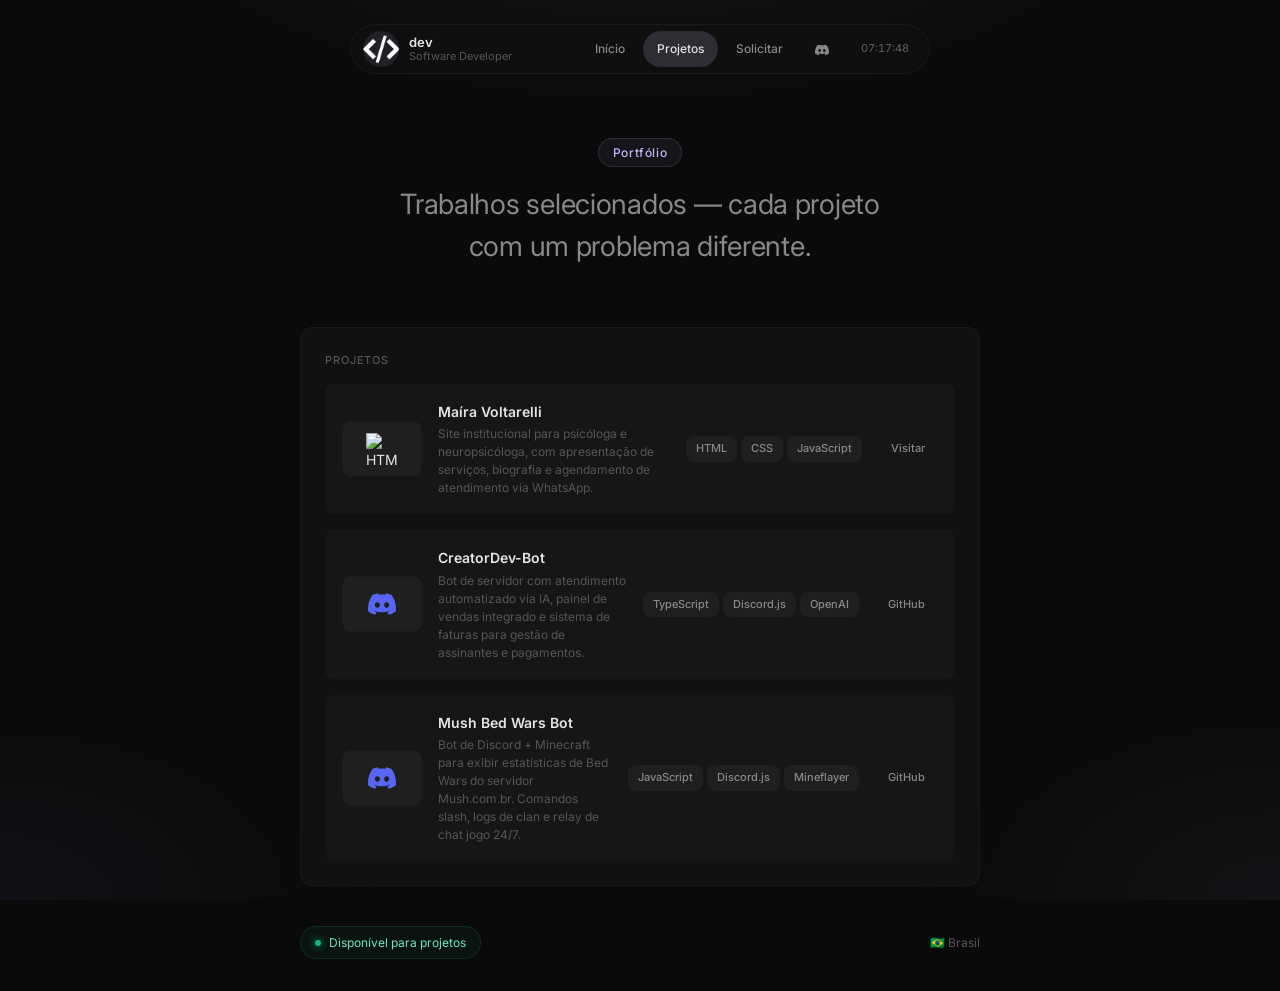
==== commit dab4bbf7: "Add files via upload" ====
--- a/projects.html
+++ b/projects.html
@@ -81,11 +81,11 @@
                         </div>
                         <div class="project-info">
                             <h3 class="project-name">CreatorDev-Bot</h3>
-                            <p class="project-desc">SaaS para desenvolvedores que transforma progresso diário em conteúdo publicado automaticamente usando IA. Gera posts para Twitter, LinkedIn, newsletters e changelogs.</p>
+                            <p class="project-desc">Bot de servidor com atendimento automatizado via IA, painel de vendas integrado e sistema de faturas para gestão de assinantes e pagamentos.</p>
                         </div>
                         <div class="project-tags">
                             <span class="badge sm">TypeScript</span>
-                            <span class="badge sm">Next.js</span>
+                            <span class="badge sm">Discord.js</span>
                             <span class="badge sm">OpenAI</span>
                         </div>
                         <div class="project-links">
--- a/styles.css
+++ b/styles.css
@@ -161,7 +161,7 @@
     display: flex;
     align-items: center;
     justify-content: space-between;
-    gap: 16px;
+    gap: 12px;
     background: rgba(17, 17, 17, 0.75);
     backdrop-filter: blur(16px);
     -webkit-backdrop-filter: blur(16px);
@@ -172,6 +172,7 @@
     width: 100%;
     max-width: 580px;
     transition: border-color var(--transition), box-shadow var(--transition);
+    box-sizing: border-box;
 }
 
 .header:hover {
@@ -192,9 +193,10 @@
     display: flex;
     align-items: center;
     justify-content: center;
-    font-size: 11px;
+    font-size: 14px;
     font-weight: 600;
-    color: #fff;
+    color: var(--accent);
+    background: rgba(196, 181, 253, 0.1);
     flex-shrink: 0;
     overflow: hidden;
     transition: transform var(--transition), box-shadow var(--transition);
@@ -212,6 +214,17 @@
     border-radius: 50%;
     display: block !important;
     transition: transform var(--transition);
+}
+
+.avatar img[src=""] {
+    display: none;
+}
+
+.avatar:has(img[src=""])::after {
+    content: 'P';
+    font-size: 14px;
+    font-weight: 600;
+    color: var(--accent);
 }
 
 .avatar:hover img {
@@ -300,6 +313,7 @@
     background: none;
     cursor: pointer;
     position: relative;
+    touch-action: manipulation;
 }
 
 .nav-pill::after {
@@ -443,6 +457,7 @@
     transition: all var(--transition);
     position: relative;
     overflow: hidden;
+    touch-action: manipulation;
 }
 
 .social-pill::before {
@@ -982,11 +997,54 @@
    ============================================ */
 @media (max-width: 640px) {
     .header {
-        margin: 12px 16px 0;
-        width: calc(100% - 32px);
+        margin: 12px 12px 0;
+        width: calc(100% - 24px);
+        padding: 6px 8px 6px 10px;
+    }
+
+    .header-left {
+        gap: 8px;
+        min-width: 0;
+    }
+
+    .avatar {
+        width: 32px;
+        height: 32px;
     }
 
     .header-info {
+        flex-direction: column;
+        align-items: flex-start;
+        gap: 1px;
+        min-width: 0;
+    }
+
+    .header-role {
+        display: none;
+    }
+
+    .header-name {
+        font-size: 12px;
+        white-space: nowrap;
+        overflow: hidden;
+        text-overflow: ellipsis;
+    }
+
+    .discord-status {
+        font-size: 10px;
+    }
+
+    .header-nav {
+        gap: 2px;
+        flex-shrink: 0;
+    }
+
+    .nav-pill {
+        padding: 6px 10px;
+        font-size: 11px;
+    }
+
+    .nav-pill.clock {
         display: none;
     }
 
@@ -1005,7 +1063,7 @@
 
     .project-thumb {
         width: 100%;
-        height: 140px;
+        height: 120px;
     }
 
     .project-tags, .project-links {
@@ -1013,22 +1071,124 @@
     }
 
     .hero {
-        padding: 48px 0 36px;
-    }
-}
-
-@media (max-width: 400px) {
-    .header-nav {
-        gap: 2px;
+        padding: 40px 0 32px;
+    }
+
+    .hero-tagline {
+        font-size: 18px;
+    }
+
+    .hero-meta {
+        flex-wrap: wrap;
+        gap: 8px 16px;
+        max-width: 320px;
+        margin-left: auto;
+        margin-right: auto;
+    }
+
+    .hero-meta span:not(:last-child)::after {
+        display: none;
+    }
+
+    .social-links {
+        gap: 6px;
+    }
+
+    .social-pill {
+        padding: 8px 14px;
+        font-size: 12px;
+    }
+
+    .footer {
+        flex-direction: column;
+        gap: 12px;
+        text-align: center;
+        padding: 16px 16px 24px;
+    }
+
+    .main {
+        padding: 0 16px;
+    }
+}
+
+@media (max-width: 480px) {
+    .header {
+        margin: 10px 10px 0;
+        width: calc(100% - 20px);
+    }
+
+    .avatar {
+        width: 30px;
+        height: 30px;
+    }
+
+    .header-name {
+        font-size: 11px;
     }
 
     .nav-pill {
-        padding: 6px 10px;
-        font-size: 11px;
+        padding: 5px 8px;
+        font-size: 10px;
     }
 
     .social-pill {
         padding: 6px 12px;
+        font-size: 11px;
+    }
+
+    .hero {
+        padding: 32px 0 28px;
+    }
+
+    .hero-tagline {
+        font-size: 16px;
+    }
+
+    .hero-meta {
+        font-size: 11px;
+        gap: 6px 12px;
+    }
+
+    .card {
+        padding: 18px;
+    }
+
+    .card-label {
+        font-size: 10px;
+    }
+
+    .card-text {
         font-size: 12px;
     }
 }
+
+@media (max-width: 360px) {
+    .header {
+        margin: 8px 8px 0;
+        width: calc(100% - 16px);
+        padding: 4px 6px 4px 8px;
+    }
+
+    .avatar {
+        width: 28px;
+        height: 28px;
+    }
+
+    .header-name {
+        font-size: 10px;
+    }
+
+    .nav-pill {
+        padding: 4px 6px;
+        font-size: 9px;
+    }
+
+    .hero-tagline {
+        font-size: 15px;
+    }
+
+    .social-pill {
+        padding: 6px 10px;
+        font-size: 10px;
+    }
+}
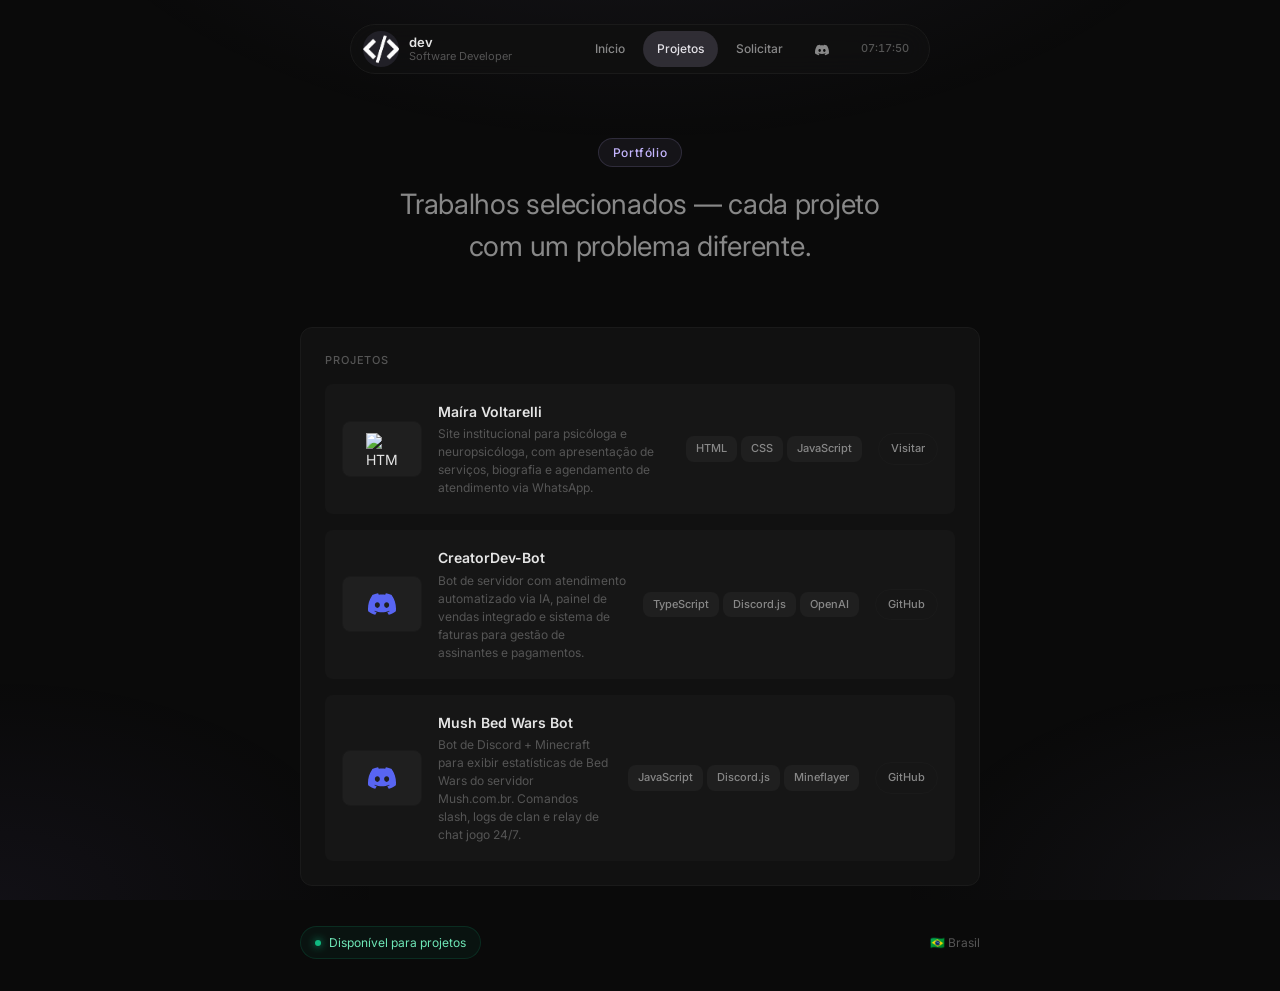
==== commit 19d64427: "main" ====
--- a/projects.html
+++ b/projects.html
@@ -24,7 +24,7 @@
     <header class="header reveal">
         <div class="header-left">
             <div class="avatar">
-                <img id="avatarImg" src="fotos/ChatGPT_Image_13_de_mai._de_2026__22_15_35-removebg-preview.png" alt="Avatar">
+                <img id="avatarImg" src="fotos/ChatGPT_Image_13_de_mai._de_2026__22_15_35-removebg-preview.png" alt="Avatar" loading="lazy" decoding="async">
             </div>
             <div class="header-info">
                 <span class="header-name" id="discordName">dev</span>
--- a/styles.css
+++ b/styles.css
@@ -993,13 +993,34 @@
 }
 
 /* ============================================
+   Performance: Reduced Motion & Mobile GPU
+   ============================================ */
+@media (prefers-reduced-motion: reduce) {
+    body::before {
+        animation: none;
+    }
+    .reveal {
+        opacity: 1;
+        transform: none;
+        transition: none;
+    }
+}
+
+/* ============================================
    Responsive
    ============================================ */
 @media (max-width: 640px) {
+    body::before {
+        animation: none;
+    }
+
     .header {
         margin: 12px 12px 0;
         width: calc(100% - 24px);
         padding: 6px 8px 6px 10px;
+        backdrop-filter: none;
+        -webkit-backdrop-filter: none;
+        background: rgba(17, 17, 17, 0.95);
     }
 
     .header-left {
@@ -1042,10 +1063,6 @@
     .nav-pill {
         padding: 6px 10px;
         font-size: 11px;
-    }
-
-    .nav-pill.clock {
-        display: none;
     }
 
     .cards-grid {
